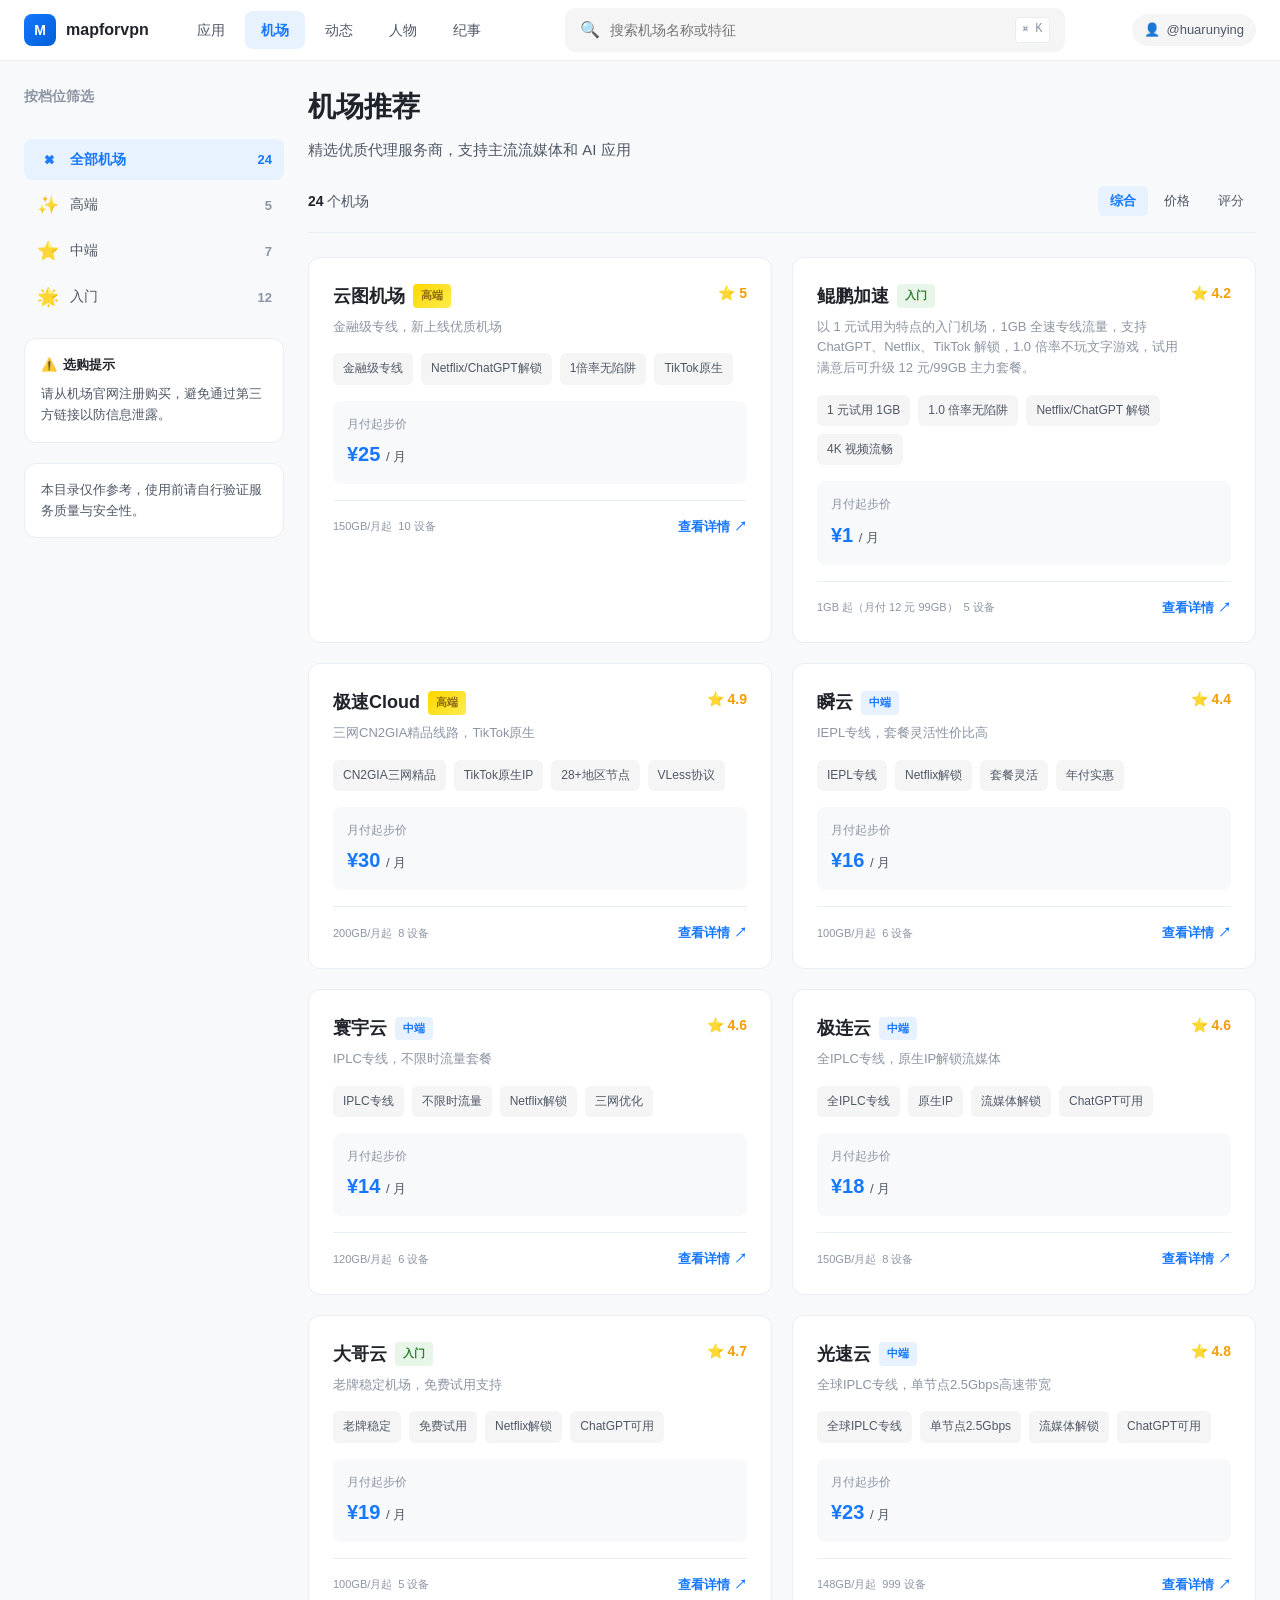
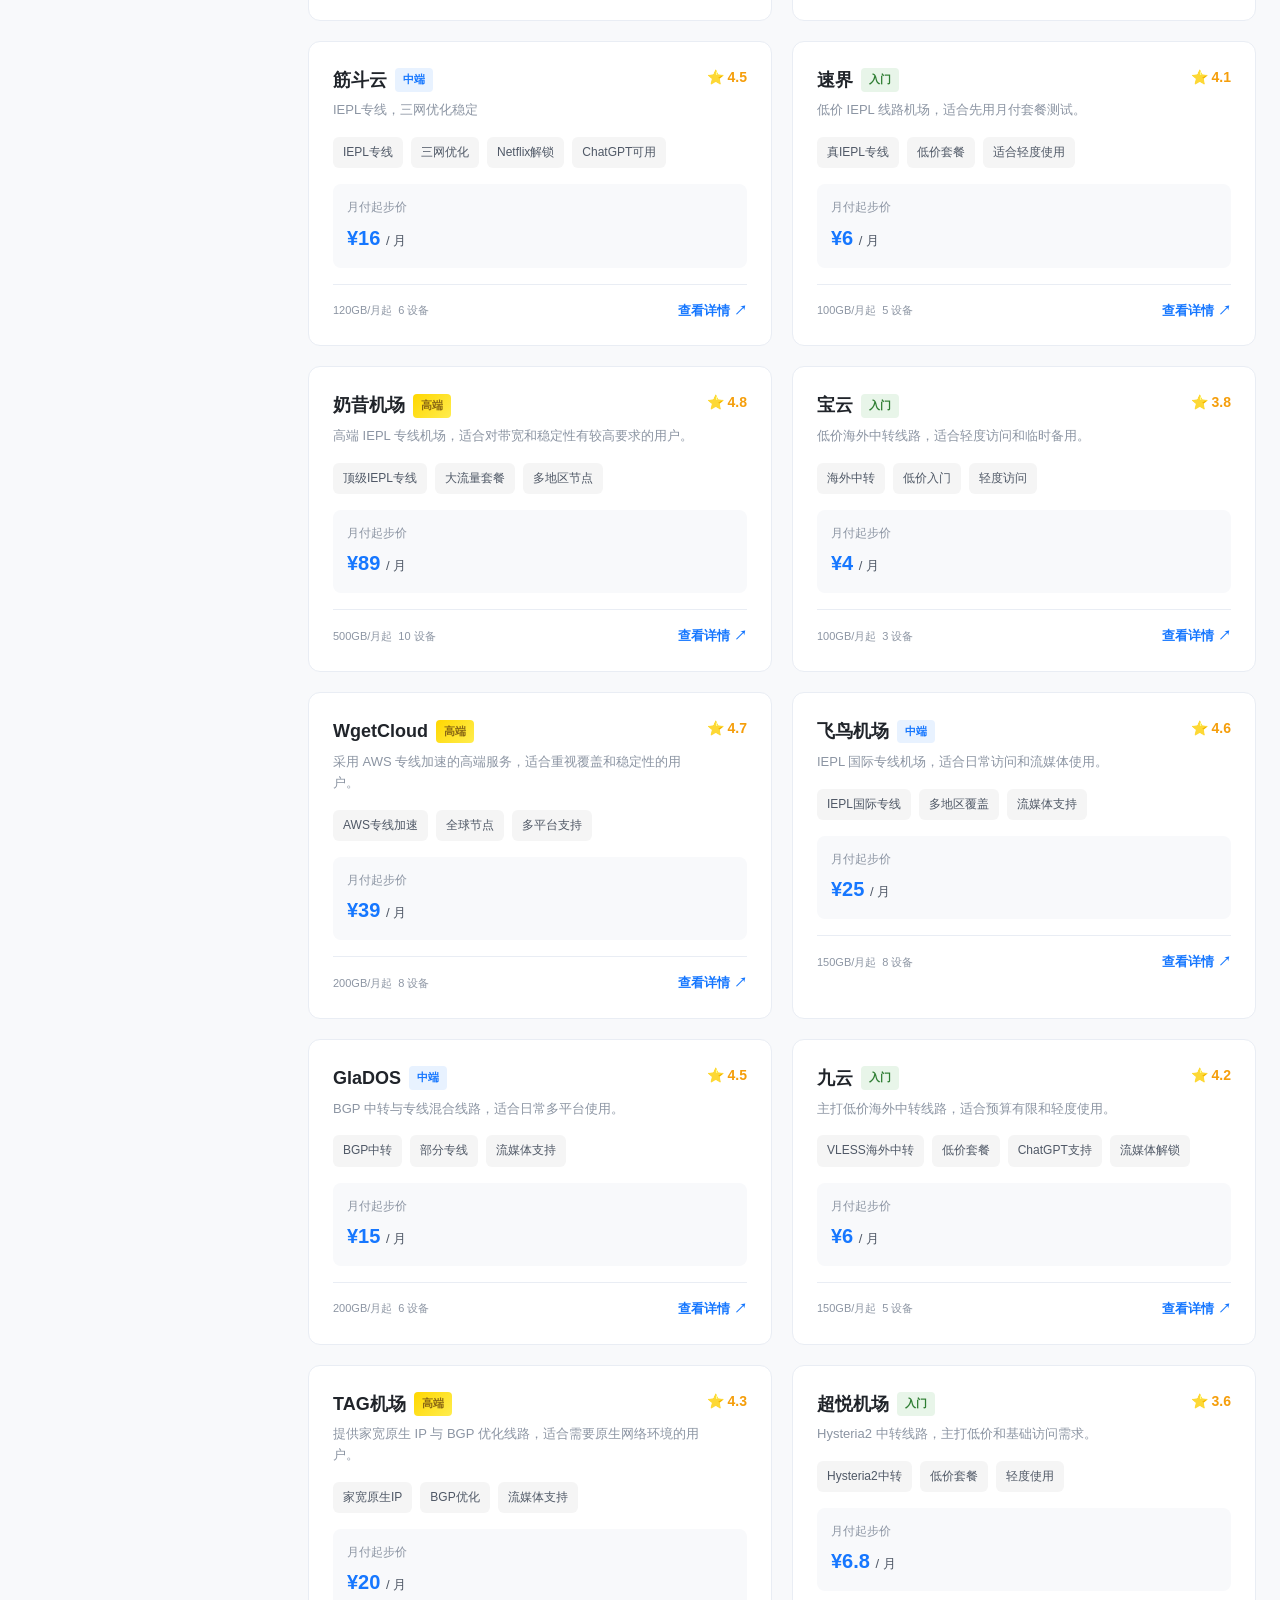
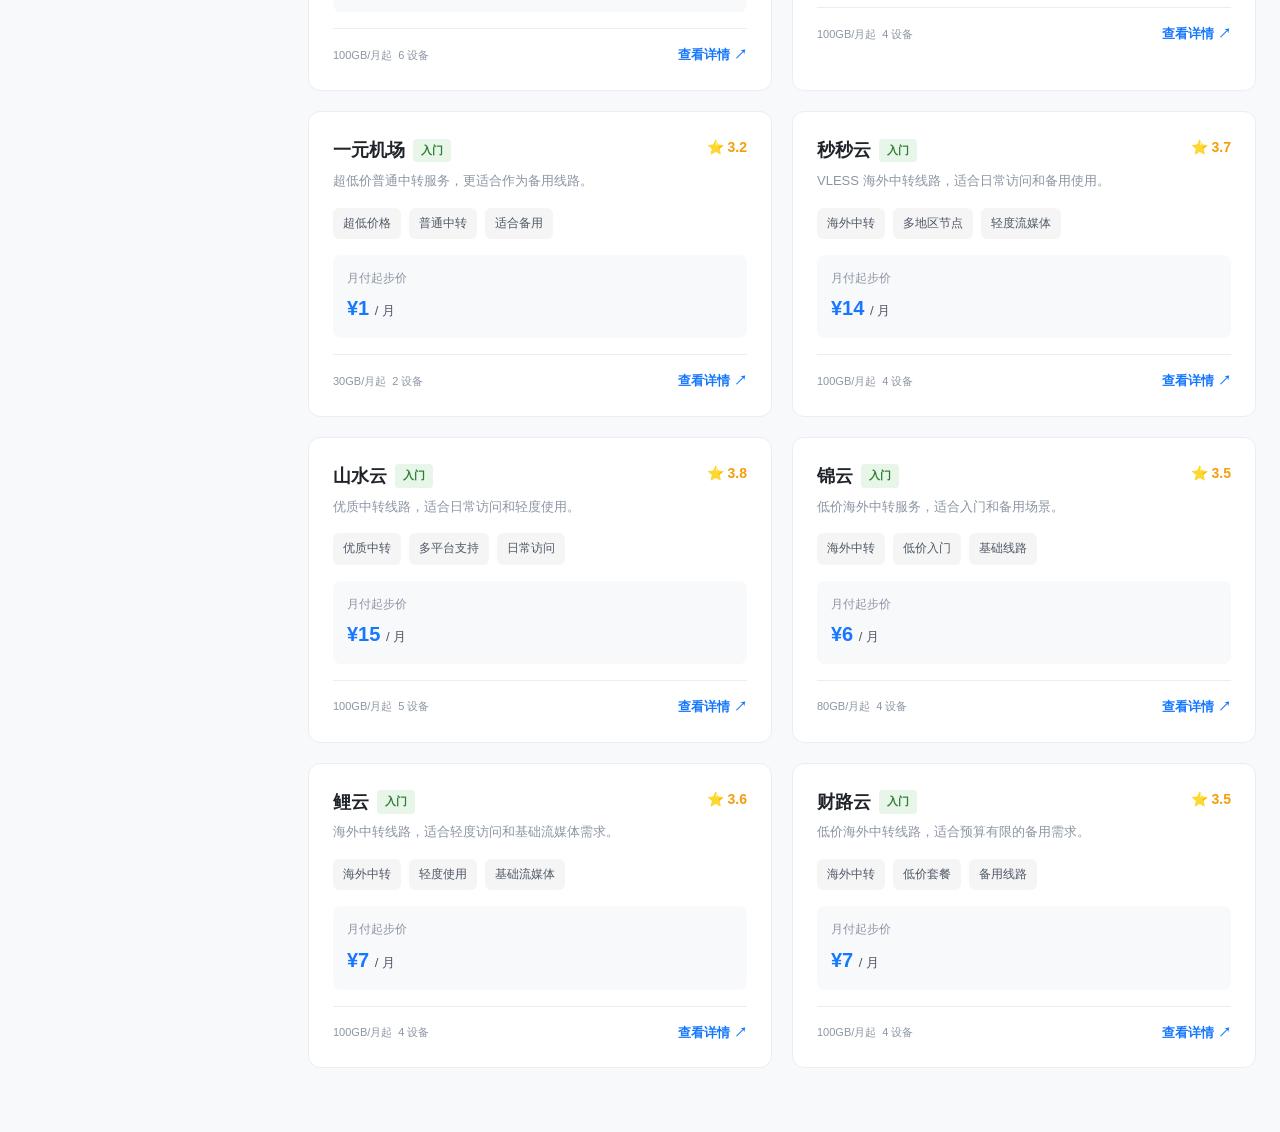
==== airports.html @ d94bb96e "Initial commit: mapforvpn 翻墙应用商店 Co-Authored-By: Claude Opus 5 (1M context) <noreply@anthropic.com>" ====
<!DOCTYPE html>
<html lang="zh-CN">
<head>
<meta charset="UTF-8">
<meta name="viewport" content="width=device-width, initial-scale=1.0">
<title>机场推荐 · mapforvpn</title>
<meta name="description" content="精选优质机场服务商推荐，支持 Netflix、ChatGPT 等应用">
<link rel="stylesheet" href="style.css">
</head>
<body>
<!-- 顶部导航 -->
<header class="topbar">
  <div class="topbar-container">
    <div class="topbar-left">
      <a href="index.html" class="brand">
        <div class="brand-logo">M</div>
        <span class="brand-name">mapforvpn</span>
      </a>
      <nav class="nav-tabs">
        <a href="index.html" class="nav-tab">应用</a>
        <a href="airports.html" class="nav-tab active">机场</a>
        <a href="feed.html" class="nav-tab">动态</a>
        <a href="people.html" class="nav-tab">人物</a>
        <a href="wiki.html" class="nav-tab">纪事</a>
      </nav>
    </div>

    <div class="search-wrapper">
      <span class="search-icon">🔍</span>
      <input type="search" id="searchInput" placeholder="搜索机场名称或特征" />
      <kbd class="kbd">⌘ K</kbd>
    </div>

    <div class="topbar-right">
      <a href="#" class="user-badge">
        <span class="user-icon">👤</span>
        <span class="user-name">@huarunying</span>
      </a>
    </div>
  </div>
</header>

<!-- 主容器 -->
<div class="layout">
  <!-- 左侧边栏 -->
  <aside class="sidebar">
    <div class="sidebar-header">
      <h3>按档位筛选</h3>
    </div>

    <div class="platform-list" id="tierMenu">
      <button class="platform-item active" data-tier="all">
        <span class="platform-icon">⌘</span>
        <span class="platform-name">全部机场</span>
        <span class="platform-count" id="totalCount">21</span>
      </button>

      <button class="platform-item" data-tier="高端">
        <span class="platform-icon">✨</span>
        <span class="platform-name">高端</span>
        <span class="platform-count">8</span>
      </button>

      <button class="platform-item" data-tier="中端">
        <span class="platform-icon">⭐</span>
        <span class="platform-name">中端</span>
        <span class="platform-count">7</span>
      </button>

      <button class="platform-item" data-tier="入门">
        <span class="platform-icon">🌟</span>
        <span class="platform-name">入门</span>
        <span class="platform-count">6</span>
      </button>
    </div>

    <div class="sidebar-promo">
      <div class="promo-header">
        <span>⚠️</span>
        <span>选购提示</span>
      </div>
      <p>请从机场官网注册购买，避免通过第三方链接以防信息泄露。</p>
    </div>

    <div class="sidebar-notice">
      <p>本目录仅作参考，使用前请自行验证服务质量与安全性。</p>
    </div>
  </aside>

  <!-- 主内容区 -->
  <main class="content">
    <div class="content-header">
      <h1 class="page-title">机场推荐</h1>
      <p class="page-subtitle">精选优质代理服务商，支持主流流媒体和 AI 应用</p>
    </div>

    <!-- 结果栏 -->
    <div class="results-bar">
      <div class="results-count"><strong id="resultCount">21</strong> 个机场</div>
      <div class="sort-tabs">
        <button class="sort-tab active" data-sort="default">综合</button>
        <button class="sort-tab" data-sort="price">价格</button>
        <button class="sort-tab" data-sort="rating">评分</button>
      </div>
    </div>

    <!-- 机场网格 -->
    <div class="airports-grid" id="airportsGrid">
      <!-- 机场卡片将通过 JavaScript 动态生成 -->
    </div>
  </main>
</div>

<script src="airports-data.js"></script>
<script src="airports.js"></script>

<style>
.page-subtitle {
  font-size: 15px;
  color: var(--text);
  margin-top: 8px;
}

.airports-grid {
  display: grid;
  grid-template-columns: repeat(auto-fill, minmax(340px, 1fr));
  gap: 20px;
  padding-bottom: 40px;
}

.airport-card {
  display: block;
  padding: 24px;
  background: white;
  border: 1px solid var(--line);
  border-radius: 12px;
  text-decoration: none;
  color: inherit;
  transition: all 0.2s;
}

.airport-card:hover {
  border-color: var(--blue-line);
  box-shadow: 0 4px 12px rgba(0, 0, 0, 0.08);
  transform: translateY(-2px);
}

.airport-header {
  display: flex;
  align-items: flex-start;
  justify-content: space-between;
  margin-bottom: 16px;
}

.airport-info {
  flex: 1;
  min-width: 0;
}

.airport-name {
  font-size: 18px;
  font-weight: 600;
  color: var(--ink);
  margin-bottom: 6px;
  display: flex;
  align-items: center;
  gap: 8px;
}

.airport-tier {
  padding: 3px 8px;
  border-radius: 4px;
  font-size: 11px;
  font-weight: 600;
}

.tier-高端 {
  background: linear-gradient(135deg, #ffd700, #ffed4e);
  color: #8b6914;
}

.tier-中端 {
  background: var(--blue-soft);
  color: var(--blue);
}

.tier-入门 {
  background: #e8f5e9;
  color: #2e7d32;
}

.airport-slogan {
  font-size: 13px;
  color: var(--muted);
}

.airport-rating {
  display: flex;
  align-items: center;
  gap: 4px;
  font-size: 14px;
  color: #f59e0b;
  font-weight: 600;
}

.airport-features {
  display: flex;
  flex-wrap: wrap;
  gap: 8px;
  margin-bottom: 16px;
}

.airport-feature {
  padding: 6px 10px;
  border-radius: 6px;
  background: #f5f5f5;
  color: var(--text);
  font-size: 12px;
  font-weight: 500;
}

.airport-price {
  padding: 14px;
  background: #f8f9fb;
  border-radius: 8px;
  margin-bottom: 16px;
}

.price-label {
  font-size: 12px;
  color: var(--muted);
  margin-bottom: 4px;
}

.price-value {
  font-size: 20px;
  font-weight: 700;
  color: var(--blue);
}

.price-value small {
  font-size: 13px;
  font-weight: 500;
  color: var(--text);
}

.airport-footer {
  display: flex;
  align-items: center;
  justify-content: space-between;
  padding-top: 16px;
  border-top: 1px solid var(--line);
}

.airport-tags {
  display: flex;
  flex-wrap: wrap;
  gap: 6px;
  flex: 1;
}

.airport-tag {
  font-size: 11px;
  color: var(--muted);
}

.airport-link {
  font-size: 13px;
  color: var(--blue);
  font-weight: 600;
  white-space: nowrap;
}
</style>
</body>
</html>
---- style.css ----
:root {
  --blue: #1677ff;
  --blue-soft: #e8f2ff;
  --blue-line: #b9d8ff;
  --green: #15965b;
  --ink: #20242a;
  --text: #4f5866;
  --muted: #8c95a3;
  --line: #e9edf4;
  --panel: rgba(255, 255, 255, .9);
  --white: #fff;
  --shadow: 0 2px 8px rgba(0, 0, 0, 0.08);
}

* { box-sizing: border-box; margin: 0; padding: 0; }

body {
  font-family: -apple-system, BlinkMacSystemFont, "Segoe UI", "Noto Sans SC", "PingFang SC", "Hiragino Sans GB", "Microsoft YaHei", sans-serif;
  background: #f8f9fb;
  color: var(--ink);
  line-height: 1.6;
}

/* 顶部导航栏 */
.topbar {
  position: sticky;
  top: 0;
  z-index: 100;
  background: var(--white);
  border-bottom: 1px solid var(--line);
  backdrop-filter: blur(10px);
}

.topbar-container {
  max-width: 1600px;
  margin: 0 auto;
  padding: 0 24px;
  height: 60px;
  display: flex;
  align-items: center;
  justify-content: space-between;
  gap: 24px;
}

.topbar-left {
  display: flex;
  align-items: center;
  gap: 32px;
}

.brand {
  display: flex;
  align-items: center;
  gap: 10px;
  text-decoration: none;
  font-weight: 700;
  font-size: 16px;
  color: var(--ink);
}

.brand-logo {
  width: 32px;
  height: 32px;
  border-radius: 8px;
  background: linear-gradient(135deg, var(--blue), #0060d7);
  color: white;
  display: grid;
  place-items: center;
  font-weight: 900;
  font-size: 14px;
}

.nav-tabs {
  display: flex;
  gap: 4px;
}

.nav-tab {
  padding: 8px 16px;
  border-radius: 8px;
  text-decoration: none;
  color: var(--text);
  font-size: 14px;
  font-weight: 500;
  transition: all 0.2s;
}

.nav-tab:hover {
  background: #f5f5f5;
  color: var(--ink);
}

.nav-tab.active {
  background: var(--blue-soft);
  color: var(--blue);
  font-weight: 600;
}

.search-wrapper {
  flex: 1;
  max-width: 500px;
  display: flex;
  align-items: center;
  gap: 10px;
  padding: 8px 14px;
  background: #f5f5f5;
  border-radius: 10px;
  border: 1px solid transparent;
  transition: all 0.2s;
}

.search-wrapper:focus-within {
  background: white;
  border-color: var(--blue);
  box-shadow: 0 0 0 3px var(--blue-soft);
}

.search-icon {
  font-size: 16px;
}

.search-wrapper input {
  flex: 1;
  border: none;
  background: none;
  outline: none;
  font-size: 14px;
  color: var(--ink);
}

.kbd {
  padding: 2px 6px;
  background: white;
  border: 1px solid var(--line);
  border-radius: 4px;
  font-size: 12px;
  color: var(--muted);
  font-family: monospace;
}

.user-badge {
  display: flex;
  align-items: center;
  gap: 6px;
  padding: 6px 12px;
  border-radius: 20px;
  background: #f5f5f5;
  text-decoration: none;
  color: var(--text);
  font-size: 13px;
  font-weight: 500;
  transition: all 0.2s;
}

.user-badge:hover {
  background: #e8e8e8;
}

/* 布局 */
.layout {
  max-width: 1600px;
  margin: 0 auto;
  display: grid;
  grid-template-columns: 260px 1fr;
  gap: 24px;
  padding: 24px;
  min-height: calc(100vh - 60px);
}

/* 侧边栏 */
.sidebar {
  display: flex;
  flex-direction: column;
  gap: 20px;
}

.sidebar-header h3 {
  font-size: 14px;
  font-weight: 600;
  color: var(--muted);
  margin-bottom: 12px;
}

.platform-list {
  display: flex;
  flex-direction: column;
  gap: 4px;
}

.platform-item {
  display: flex;
  align-items: center;
  gap: 10px;
  padding: 10px 12px;
  border-radius: 8px;
  border: none;
  background: transparent;
  text-align: left;
  cursor: pointer;
  transition: all 0.2s;
  color: var(--text);
  font-size: 14px;
  font-weight: 500;
}

.platform-item:hover {
  background: #f5f5f5;
}

.platform-item.active {
  background: var(--blue-soft);
  color: var(--blue);
  font-weight: 600;
}

.platform-icon {
  font-size: 18px;
  width: 24px;
  text-align: center;
}

.platform-name {
  flex: 1;
}

.platform-count {
  font-size: 13px;
  color: var(--muted);
  font-weight: 600;
}

.platform-item.active .platform-count {
  color: var(--blue);
}

.sidebar-promo,
.sidebar-notice {
  padding: 16px;
  border-radius: 12px;
  background: white;
  border: 1px solid var(--line);
  font-size: 13px;
}

.promo-header {
  display: flex;
  align-items: center;
  gap: 6px;
  margin-bottom: 8px;
  font-weight: 600;
  color: var(--ink);
}

.sidebar-promo p,
.sidebar-notice p {
  color: var(--text);
  line-height: 1.6;
}

/* 主内容区 */
.content {
  display: flex;
  flex-direction: column;
  gap: 24px;
}

.page-title {
  font-size: 28px;
  font-weight: 700;
  color: var(--ink);
}

/* 筛选器 */
.filters {
  display: flex;
  flex-direction: column;
  gap: 16px;
}

.filter-group {
  display: flex;
  gap: 12px;
}

.filter-label {
  flex-shrink: 0;
  width: 80px;
  font-size: 14px;
  font-weight: 600;
  color: var(--text);
  padding-top: 8px;
}

.filter-options {
  flex: 1;
  display: flex;
  flex-wrap: wrap;
  gap: 8px;
}

.filter-btn {
  padding: 6px 14px;
  border-radius: 20px;
  border: 1px solid var(--line);
  background: white;
  color: var(--text);
  font-size: 13px;
  font-weight: 500;
  cursor: pointer;
  transition: all 0.2s;
}

.filter-btn:hover {
  border-color: var(--blue-line);
  background: var(--blue-soft);
}

.filter-btn.active {
  border-color: var(--blue);
  background: var(--blue);
  color: white;
  font-weight: 600;
}

/* 结果栏 */
.results-bar {
  display: flex;
  align-items: center;
  justify-content: space-between;
  padding-bottom: 16px;
  border-bottom: 1px solid var(--line);
}

.results-count {
  font-size: 14px;
  color: var(--text);
}

.results-count strong {
  font-weight: 700;
  color: var(--ink);
}

.sort-tabs {
  display: flex;
  gap: 4px;
}

.sort-tab {
  padding: 6px 12px;
  border-radius: 6px;
  border: none;
  background: transparent;
  color: var(--text);
  font-size: 13px;
  font-weight: 500;
  cursor: pointer;
  transition: all 0.2s;
}

.sort-tab:hover {
  background: #f5f5f5;
}

.sort-tab.active {
  background: var(--blue-soft);
  color: var(--blue);
  font-weight: 600;
}

/* 应用网格 */
.apps-grid {
  display: grid;
  grid-template-columns: repeat(auto-fill, minmax(340px, 1fr));
  gap: 20px;
  padding-bottom: 40px;
}

.app-card {
  display: block;
  padding: 20px;
  background: white;
  border: 1px solid var(--line);
  border-radius: 12px;
  text-decoration: none;
  color: inherit;
  transition: all 0.2s;
}

.app-card:hover {
  border-color: var(--blue-line);
  box-shadow: 0 4px 12px rgba(0, 0, 0, 0.08);
  transform: translateY(-2px);
}

.app-header {
  display: flex;
  align-items: flex-start;
  gap: 14px;
  margin-bottom: 14px;
}

.app-icon {
  width: 60px;
  height: 60px;
  border-radius: 14px;
  border: 1px solid var(--line);
  background: linear-gradient(135deg, #fff, #f8f9fb);
  display: grid;
  place-items: center;
  font-weight: 900;
  font-size: 20px;
  color: var(--blue);
  flex-shrink: 0;
  overflow: hidden;
  position: relative;
}

.app-icon img {
  width: 100%;
  height: 100%;
  object-fit: cover;
  border-radius: 14px;
}

.app-icon .icon-fallback {
  display: none;
  position: absolute;
  inset: 0;
  place-items: center;
}

.app-info {
  flex: 1;
  min-width: 0;
}

.app-name {
  font-size: 16px;
  font-weight: 600;
  color: var(--ink);
  margin-bottom: 4px;
}

.app-developer {
  font-size: 13px;
  color: var(--muted);
}

.app-badge {
  padding: 4px 10px;
  border-radius: 6px;
  background: var(--blue-soft);
  color: var(--blue);
  font-size: 11px;
  font-weight: 600;
  white-space: nowrap;
}

.app-description {
  font-size: 14px;
  color: var(--text);
  line-height: 1.6;
  margin-bottom: 14px;
  display: -webkit-box;
  -webkit-line-clamp: 2;
  -webkit-box-orient: vertical;
  overflow: hidden;
}

.app-footer {
  display: flex;
  align-items: center;
  justify-content: space-between;
  gap: 12px;
}

.app-tags {
  display: flex;
  flex-wrap: wrap;
  gap: 6px;
  flex: 1;
  min-width: 0;
}

.app-tag {
  padding: 4px 8px;
  border-radius: 4px;
  background: #f5f5f5;
  color: var(--text);
  font-size: 11px;
  font-weight: 500;
  white-space: nowrap;
}

.app-tag:first-child {
  background: var(--blue-soft);
  color: var(--blue);
  font-weight: 600;
}

.app-platforms {
  display: flex;
  gap: 4px;
  font-size: 14px;
}

.app-link {
  font-size: 12px;
  color: var(--blue);
  font-weight: 600;
  white-space: nowrap;
}

/* 响应式 */
@media (max-width: 1200px) {
  .layout {
    grid-template-columns: 220px 1fr;
  }

  .apps-grid {
    grid-template-columns: repeat(auto-fill, minmax(300px, 1fr));
  }
}

@media (max-width: 960px) {
  .layout {
    grid-template-columns: 1fr;
  }

  .sidebar {
    display: none;
  }

  .topbar-left {
    gap: 16px;
  }

  .nav-tabs {
    display: none;
  }
}

@media (max-width: 640px) {
  .topbar-container {
    padding: 0 16px;
  }

  .search-wrapper {
    max-width: none;
  }

  .layout {
    padding: 16px;
  }

  .apps-grid {
    grid-template-columns: 1fr;
  }
}
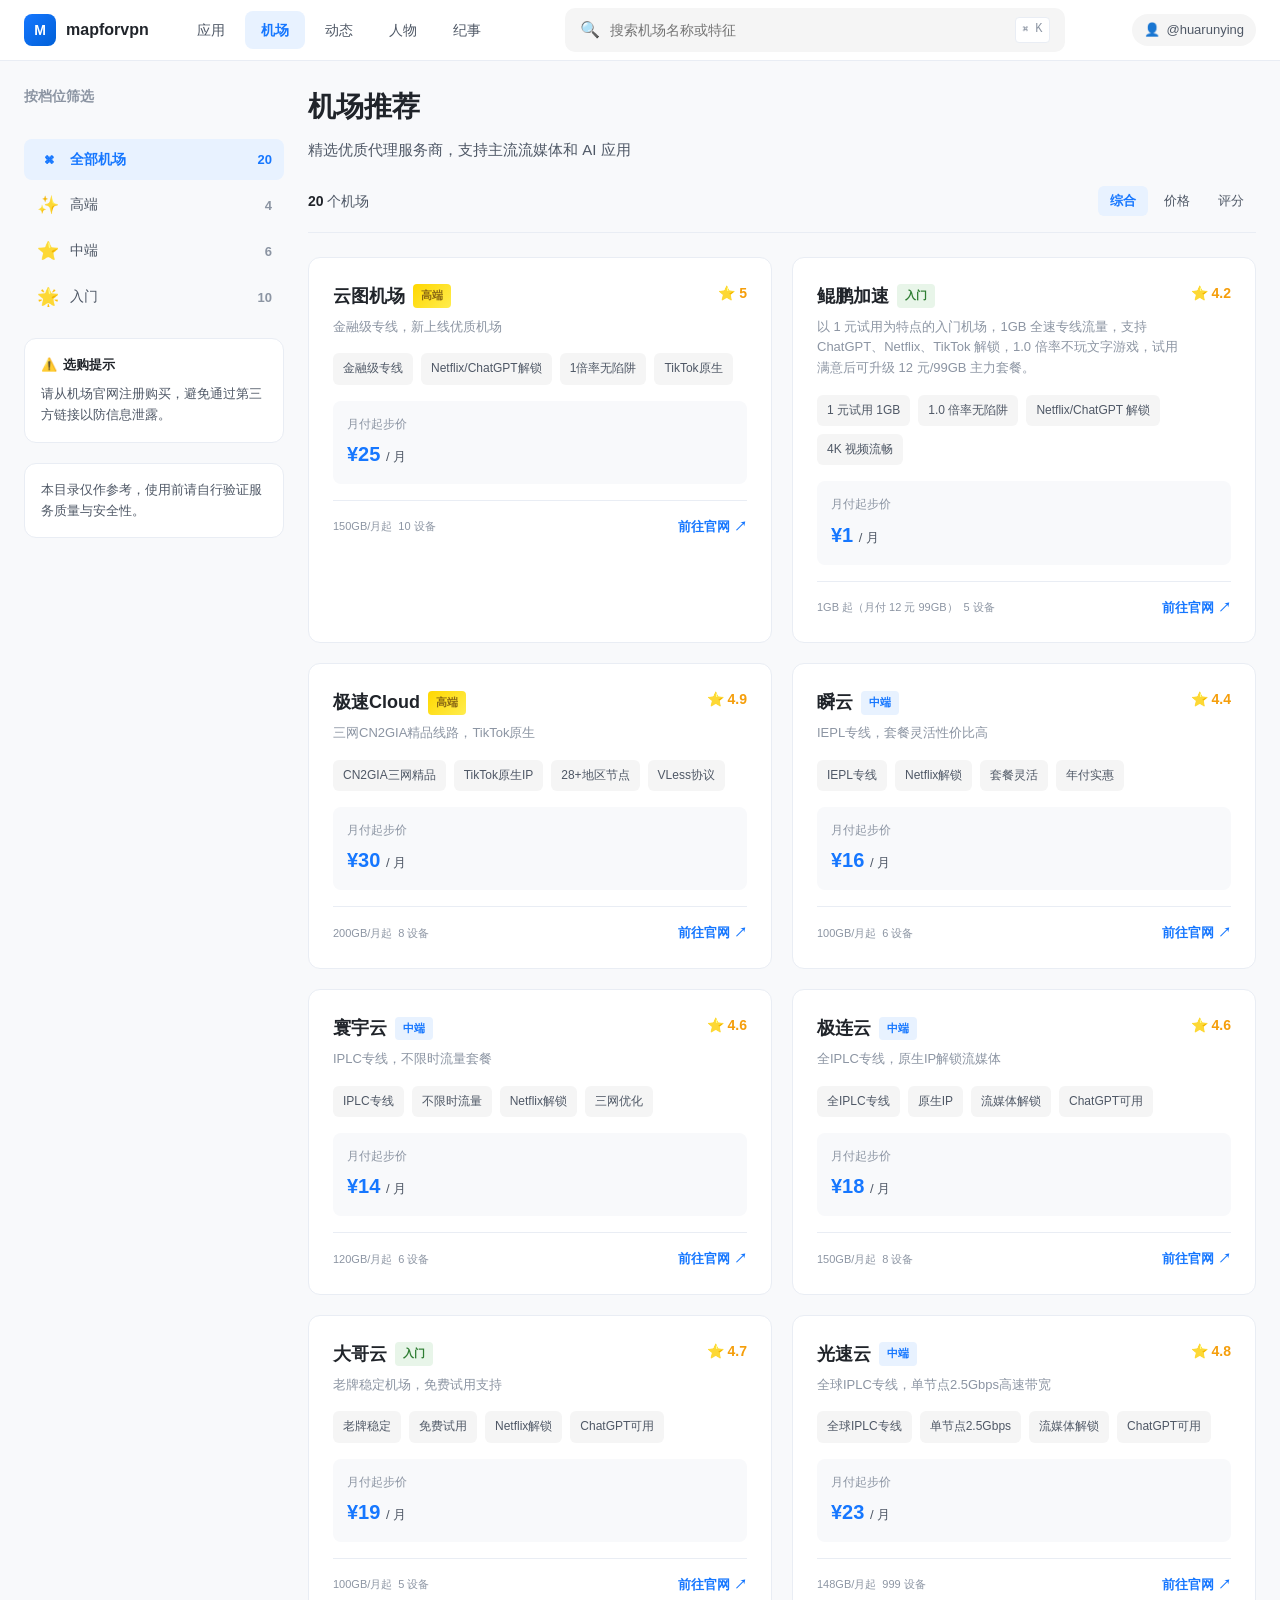
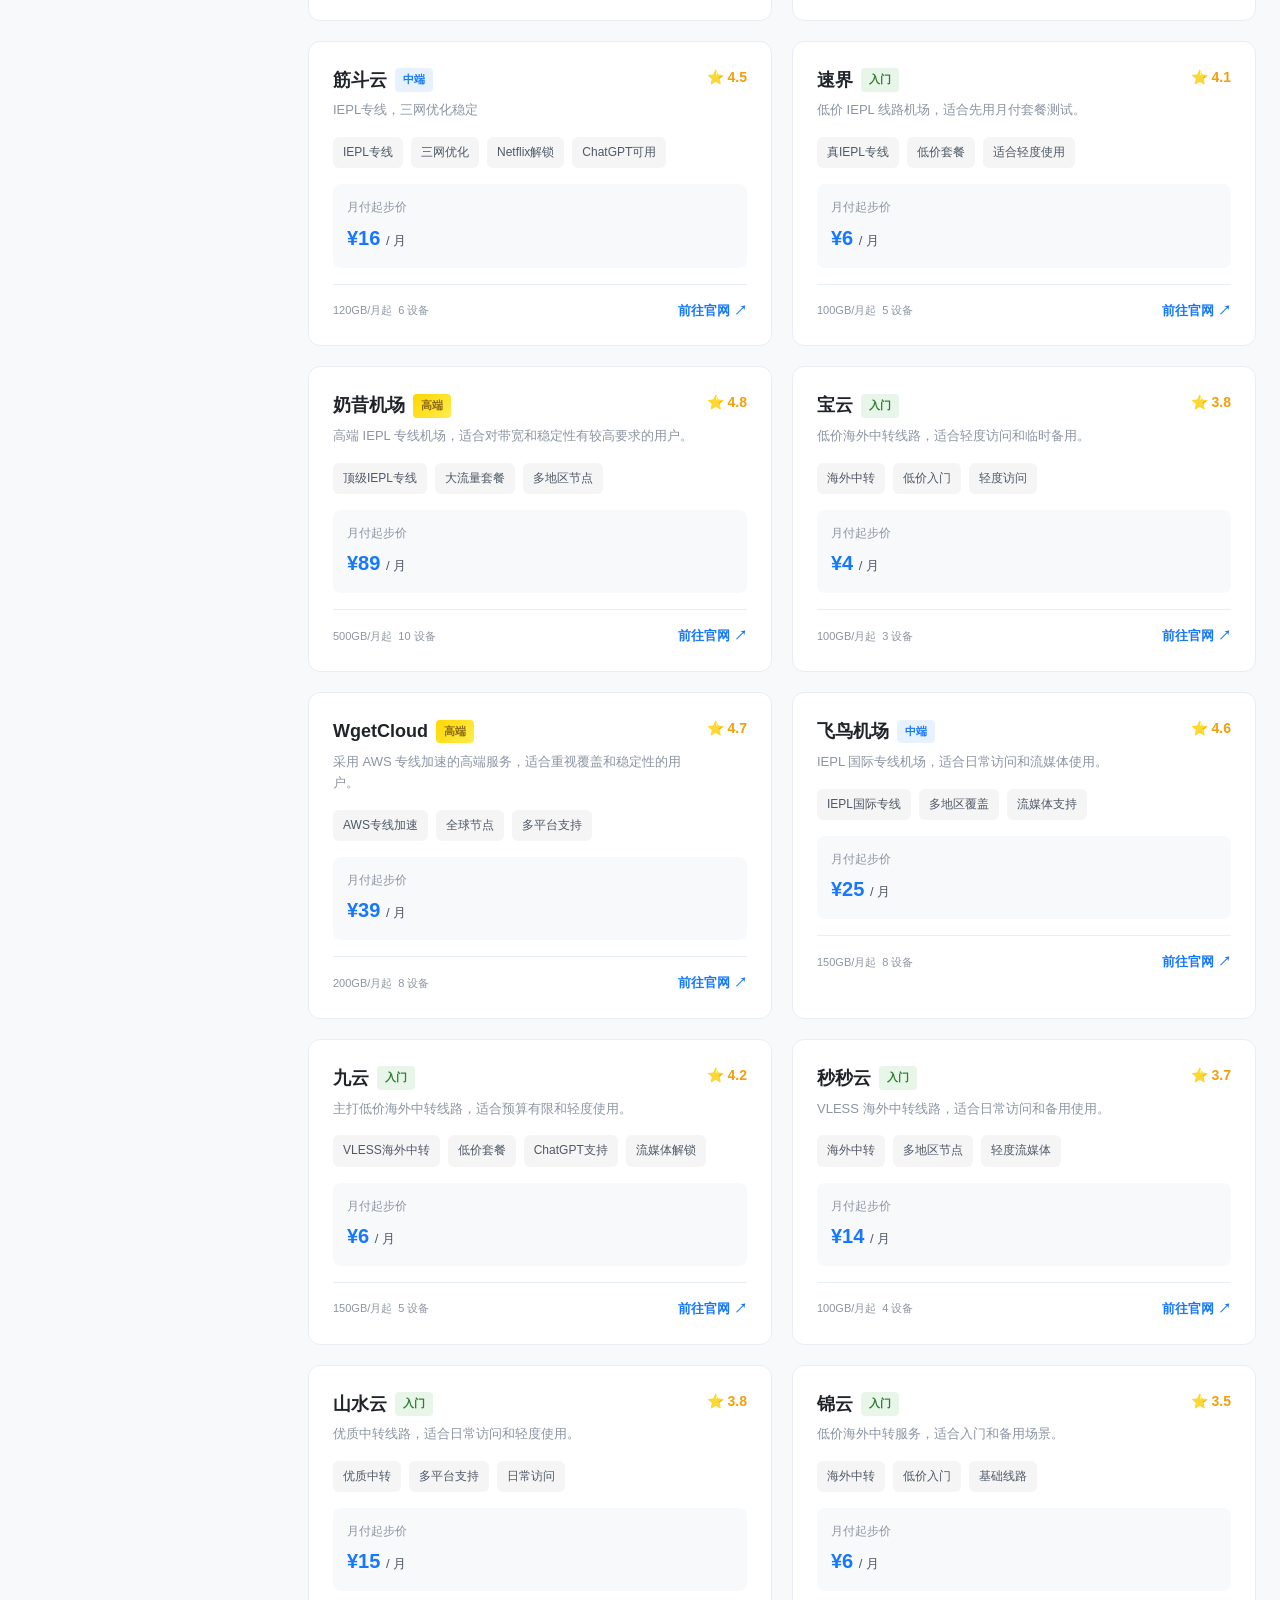
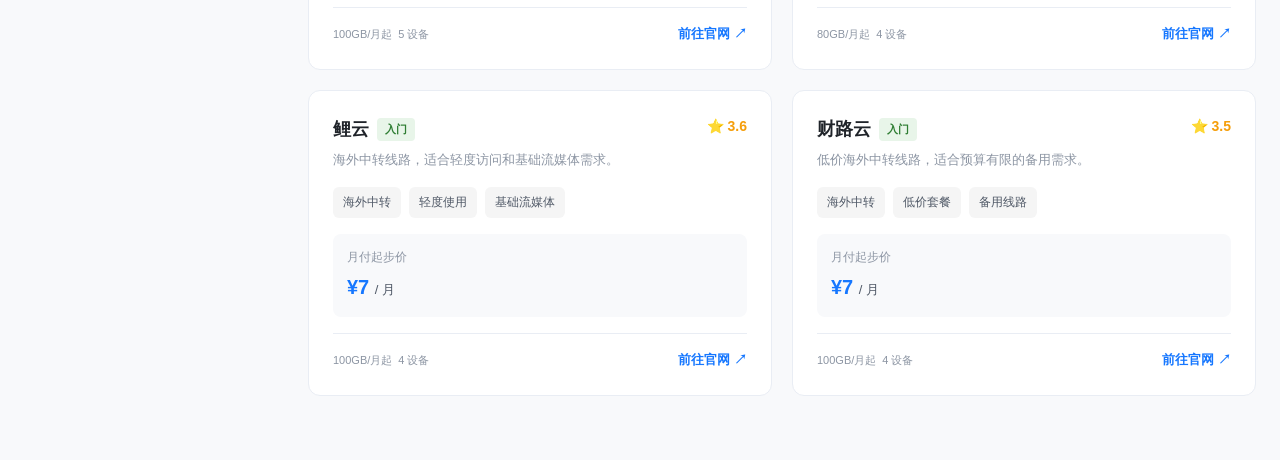
==== commit b0ee52a4: "fix: hide airports without affiliate links" ====
--- a/airports.html
+++ b/airports.html
@@ -96,7 +96,7 @@
 
     <!-- 结果栏 -->
     <div class="results-bar">
-      <div class="results-count"><strong id="resultCount">21</strong> 个机场</div>
+      <div class="results-count"><strong id="resultCount">20</strong> 个机场</div>
       <div class="sort-tabs">
         <button class="sort-tab active" data-sort="default">综合</button>
         <button class="sort-tab" data-sort="price">价格</button>
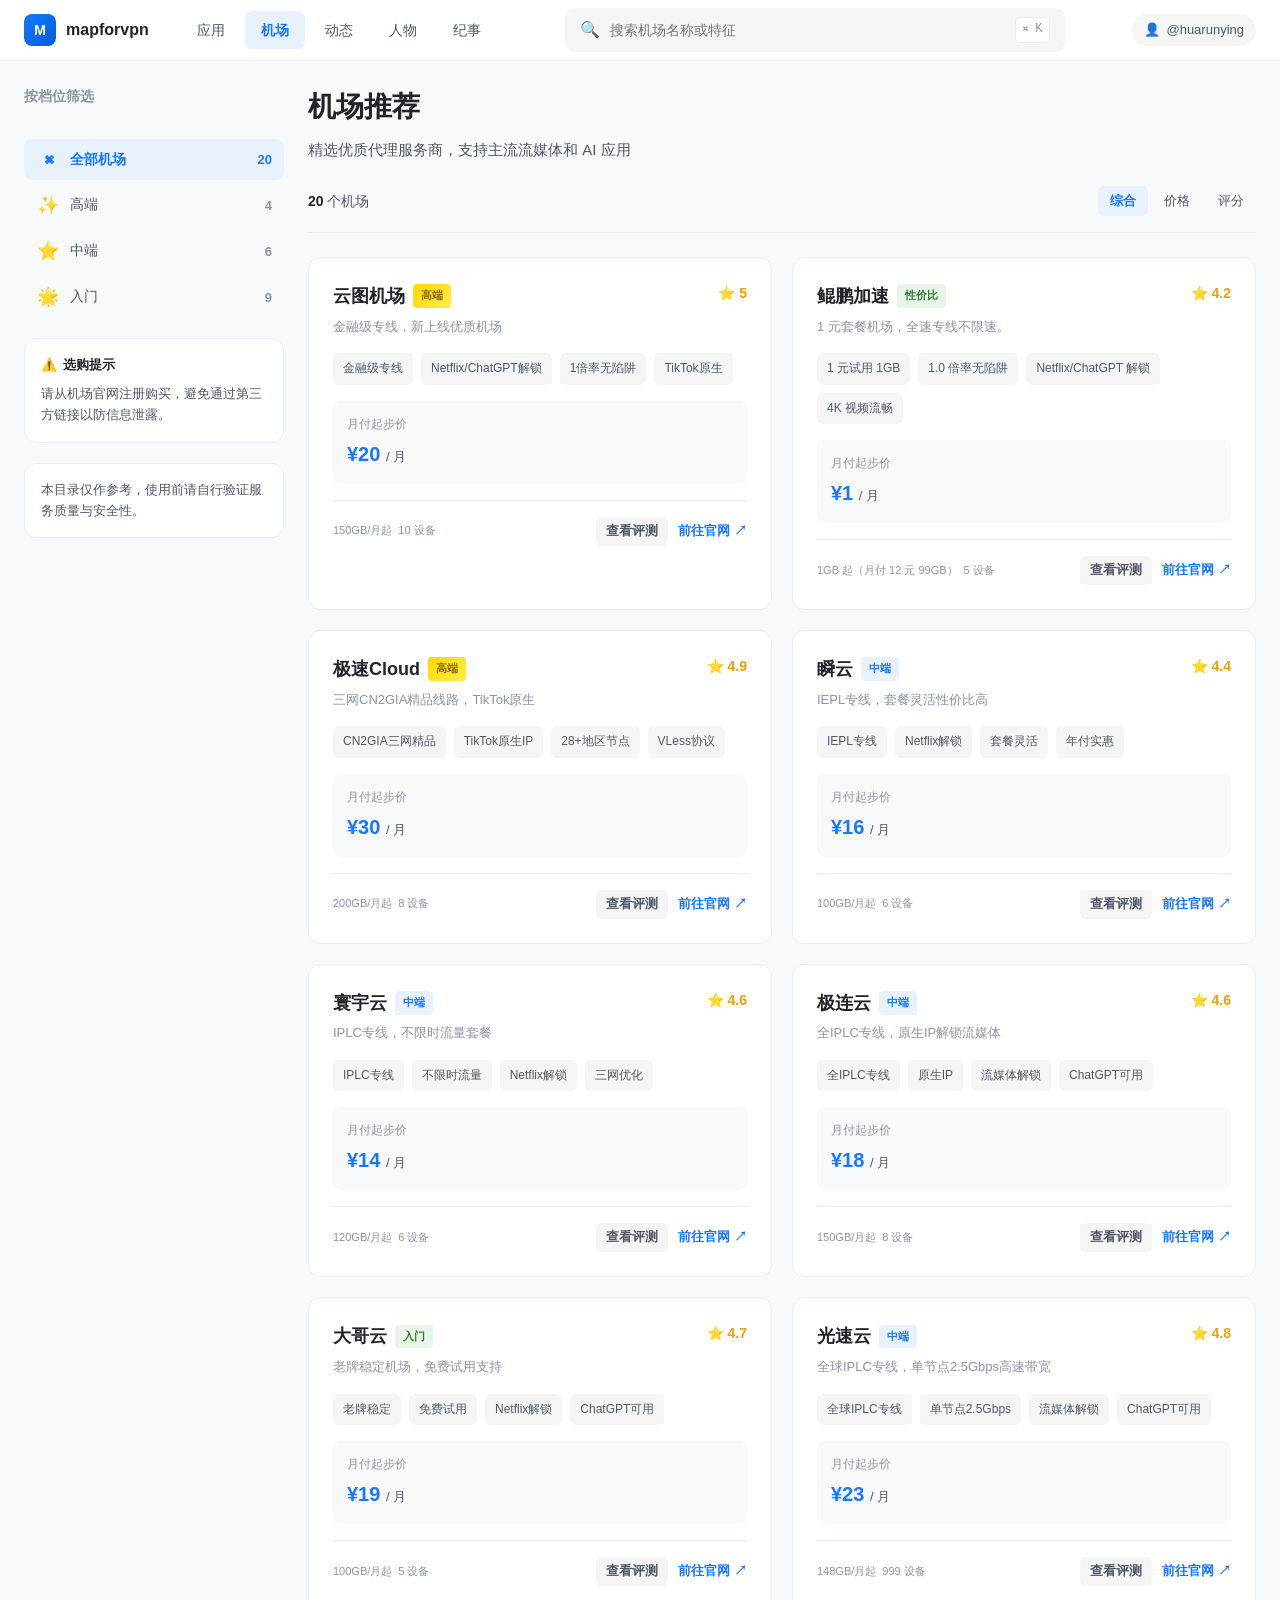
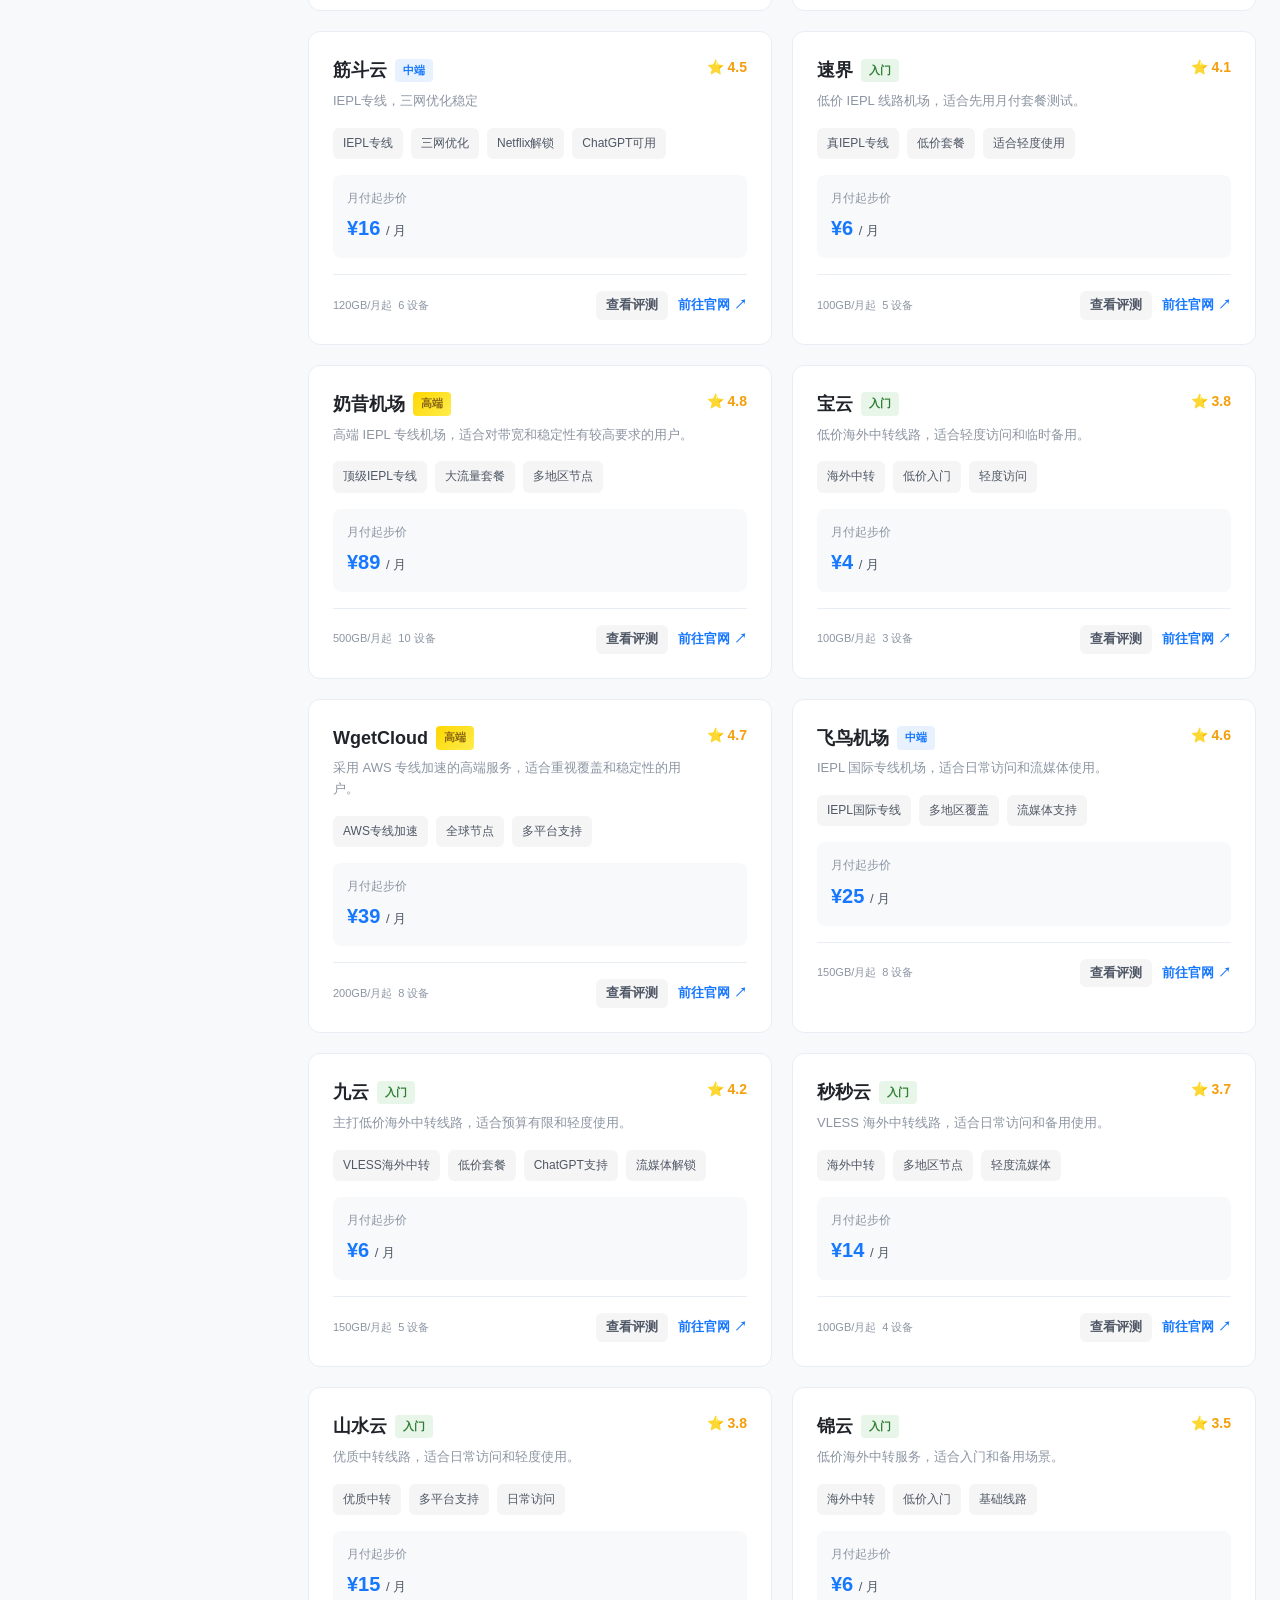
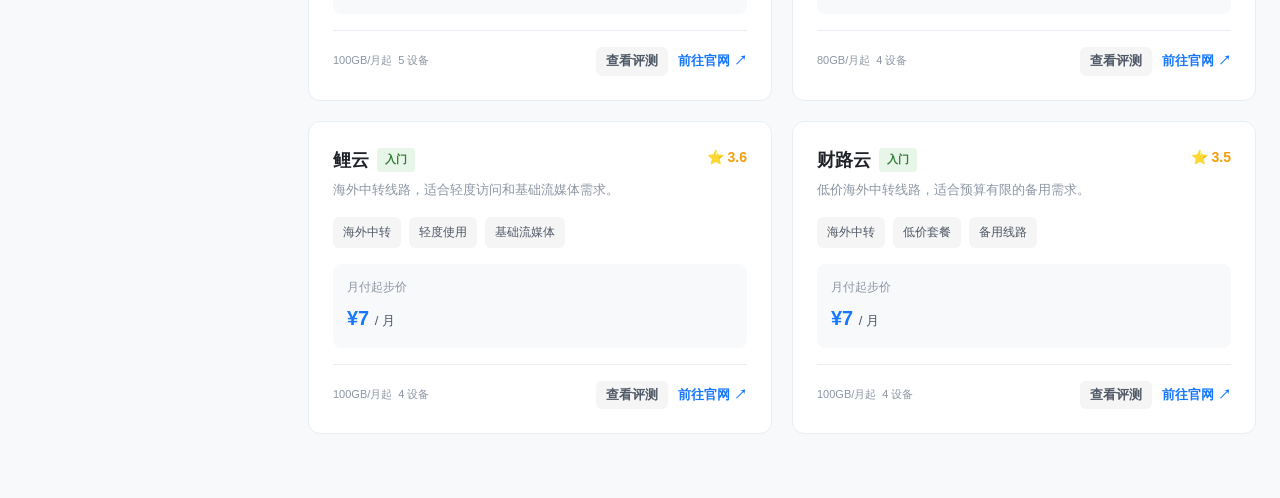
==== commit 6524268d: "机场页更新：鲲鹏加速调整、评测页、sitemap Co-Authored-By: Claude Opus 5 (1M context) <noreply@anthropic.com>" ====
--- a/airports.html
+++ b/airports.html
@@ -189,6 +189,11 @@
   color: #2e7d32;
 }
 
+.tier-性价比 {
+  background: #e8f5e9;
+  color: #2e7d32;
+}
+
 .airport-slogan {
   font-size: 13px;
   color: var(--muted);
@@ -264,12 +269,35 @@
   color: var(--muted);
 }
 
+.airport-actions {
+  display: flex;
+  align-items: center;
+  gap: 10px;
+}
+
+.airport-link-review {
+  font-size: 13px;
+  color: var(--text);
+  font-weight: 600;
+  white-space: nowrap;
+  text-decoration: none;
+  padding: 4px 10px;
+  border-radius: 6px;
+  background: #f5f5f5;
+}
+
+.airport-link-review:hover {
+  background: var(--blue-soft);
+  color: var(--blue);
+}
+
 .airport-link {
   font-size: 13px;
   color: var(--blue);
   font-weight: 600;
   white-space: nowrap;
+  text-decoration: none;
 }
 </style>
 </body>
-</html>
+</html>
--- a/style.css
+++ b/style.css
@@ -558,3 +558,81 @@
     grid-template-columns: 1fr;
   }
 }
+
+/* 侧边栏广告 */
+.sidebar-ad {
+  display: block;
+  padding: 16px;
+  border-radius: 12px;
+  background: linear-gradient(135deg, #fff8e1, #fff3cd);
+  border: 1px solid #ffd54f;
+  text-decoration: none;
+  color: inherit;
+  transition: all 0.2s;
+}
+
+.sidebar-ad:hover {
+  transform: translateY(-2px);
+  box-shadow: 0 4px 16px rgba(255, 170, 0, 0.2);
+  border-color: #ffb300;
+}
+
+.sidebar-ad-badge {
+  display: inline-block;
+  padding: 2px 8px;
+  background: #ff6d00;
+  color: white;
+  border-radius: 10px;
+  font-size: 11px;
+  font-weight: 700;
+  margin-bottom: 8px;
+}
+
+.sidebar-ad-title {
+  font-size: 17px;
+  font-weight: 700;
+  color: var(--ink);
+  margin-bottom: 6px;
+}
+
+.sidebar-ad-price {
+  font-size: 13px;
+  color: var(--text);
+  margin-bottom: 10px;
+}
+
+.sidebar-ad-num {
+  font-size: 22px;
+  font-weight: 800;
+  color: #e53935;
+}
+
+.sidebar-ad-features {
+  list-style: none;
+  padding: 0;
+  margin: 0 0 12px;
+  display: flex;
+  flex-direction: column;
+  gap: 5px;
+}
+
+.sidebar-ad-features li {
+  font-size: 12px;
+  color: var(--text);
+  line-height: 1.5;
+}
+
+.sidebar-ad-btn {
+  display: block;
+  text-align: center;
+  padding: 8px 0;
+  background: #ff6d00;
+  color: white;
+  border-radius: 8px;
+  font-size: 13px;
+  font-weight: 700;
+}
+
+.sidebar-ad:hover .sidebar-ad-btn {
+  background: #e65100;
+}
